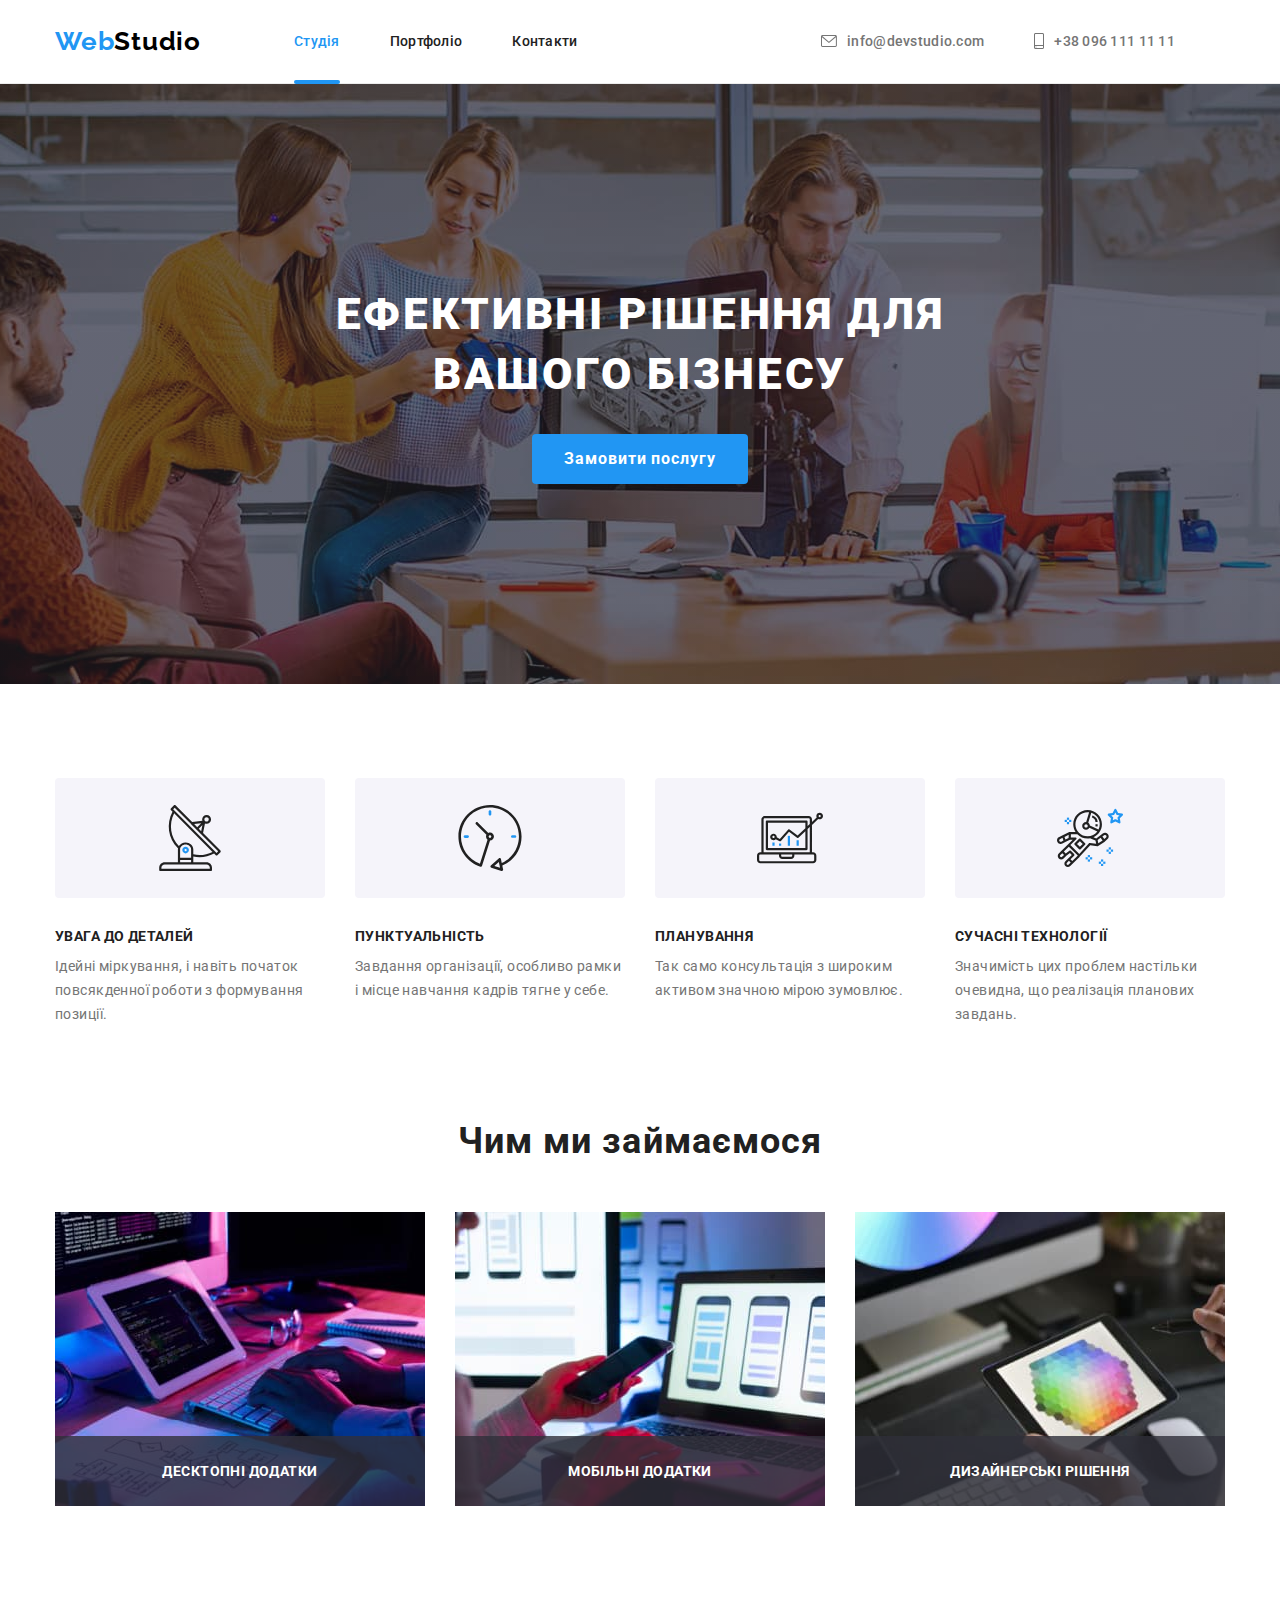
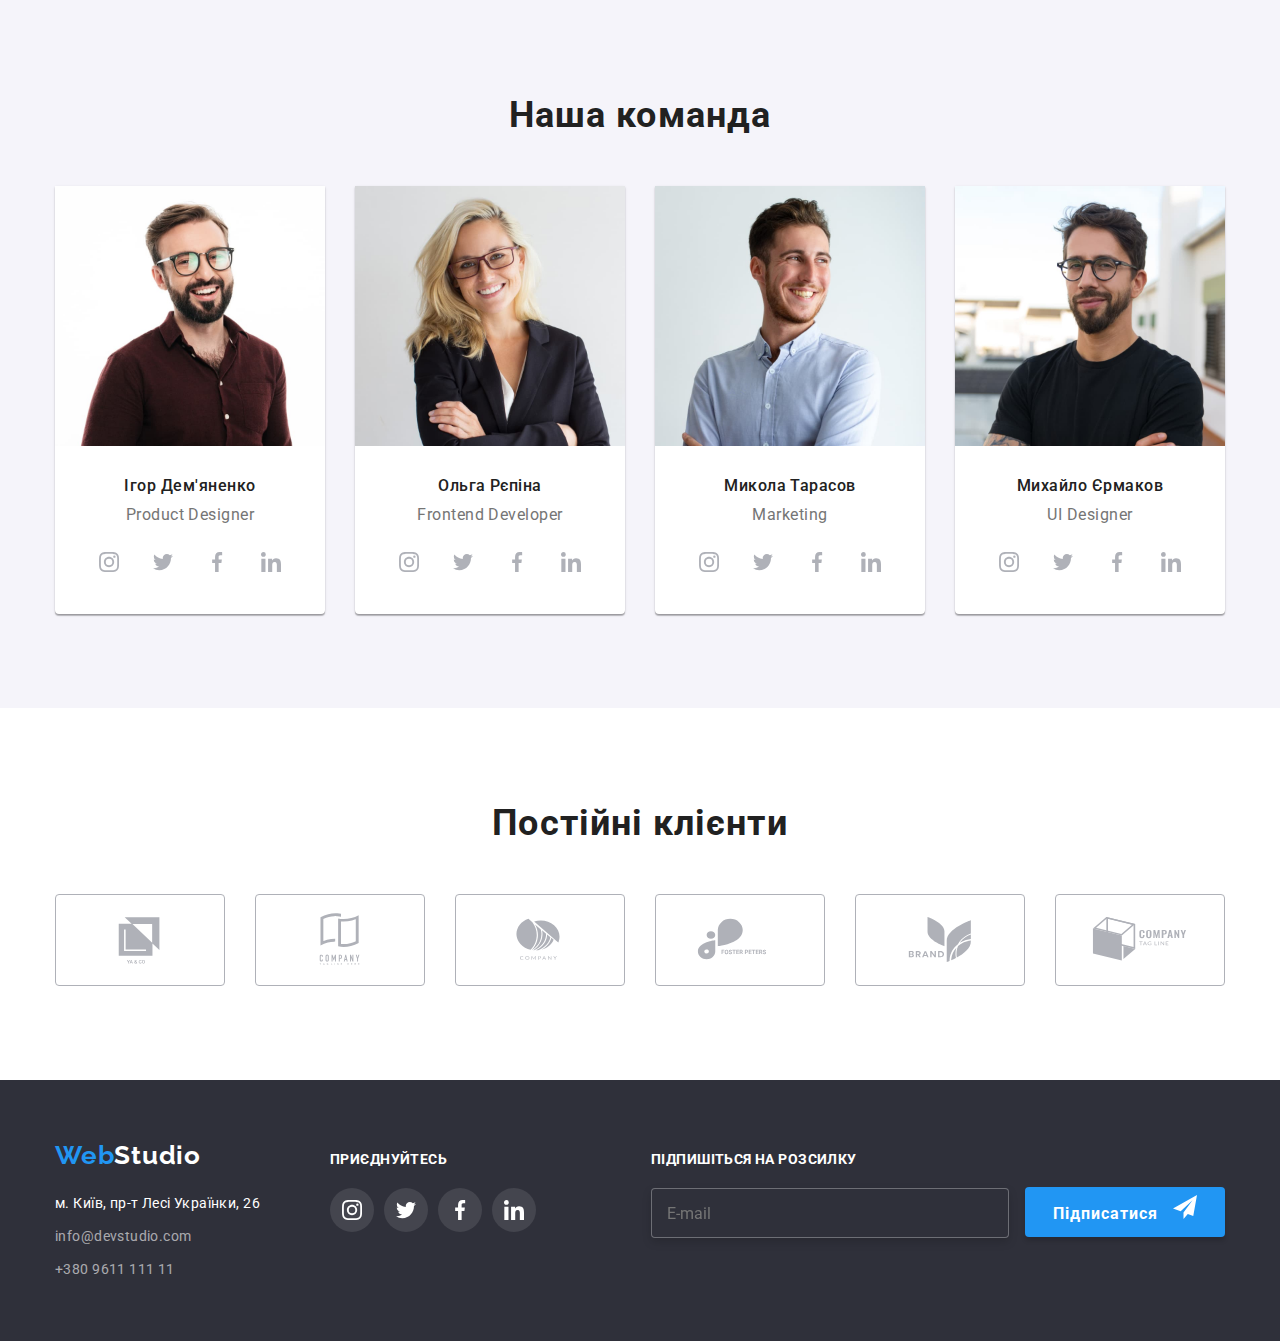
==== index.html @ e2be692b "6" ====
<!DOCTYPE html>
<html lang="uk">

<head>
  <meta charset="UTF-8" />
  <meta http-equiv="X-UA-Compatible" content="IE=edge" />
  <meta name="viewport" content="width=device-width, initial-scale=1.0" />
  <title>Web Studio</title>
  <link rel="preconnect" href="https://fonts.googleapis.com">
  <link rel="preconnect" href="https://fonts.gstatic.com" crossorigin>
  <link href="https://fonts.googleapis.com/css2?family=Raleway:wght@700&family=Roboto:wght@400;500;700;900&display=swap"
    rel="stylesheet">
  <link rel="stylesheet" href="https://cdnjs.cloudflare.com/ajax/libs/modern-normalize/1.1.0/modern-normalize.min.css">
  <link rel="stylesheet" href="./css/styles.css">
</head>

<body>
  <header class="header-studio">
    <div class="header-container container">
      <nav class="header-nav">
        <a href="./index.html" class="logo link">
          <span class="first-part">Web</span><span class="last-part">Studio</span>
        </a>
        <ul class="nav-list list">
          <li class="header-nav-item">
            <a href="./index.html" class="header-nav-link current link">Студія</a>
          </li>
          <li class="header-nav-item">
            <a href="./portfolio.html" class="header-nav-link link">Портфоліо</a>
          </li>
          <li class="header-nav-item">
            <a href="./index.html" class="header-nav-link link">Контакти</a>
          </li>
        </ul>
      </nav>
      <ul class="contact-list list">
        <li>
          <a class="header-mail-link" 
          href="mailto:info@devstudio.com">
          <svg class="icon-mail" width="16" height="12">
            <use href="./images/icons.svg#icon-envelope"></use>
          </svg>
          info@devstudio.com
          </a>
        </li>
        <li>
          <a class="header-tel-link" 
          href="tel:+380961111111">
          <svg class="icon-tel" width="10" height="16">
            <use href="./images/icons.svg#icon-smartphone"></use>
          </svg>
          +38 096 111 11 11
          </a>
        </li>
      </ul>
    </div>

  </header>
  <main>
    <section class="order-service">
      <div class="container">
        <h1 class="main-title">Ефективні рішення для вашого бізнесу</h1>
        <button type="button" class="button" data-modal-open>
          Замовити послугу</button>
      </div>
    </section>

    <section class="points">
      <div class="container">
        <h2 class="visually-hidden">Наші особливості</h2>
        <ul class="main-list list">
          <li class="points-list">
           <div class="features">
            <svg class="our-features" width="66" height="70">
              <use href="./images/icons.svg#icon-antenna-1"></use>
            </svg>
           </div>
            <h3 class="main-item">увага до деталей</h3>
            <p class="menu-paragraph">Ідейні міркування, і навіть початок повсякденної роботи з формування
              позиції.</p>
          </li>
          <li class="points-list">
            <div class="features">
              <svg class="our-features" width="66" height="70">
                <use href="./images/icons.svg#icon-clock-1"></use>
              </svg>
            </div>
            <h3 class="main-item">пунктуальність</h3>
            <p class="menu-paragraph">Завдання організації, особливо рамки і місце навчання кадрів тягне у
              себе.</p>
          </li>
          <li class="points-list">
           <div class="features">
            <svg class="our-features" width="66" height="70">
              <use href="./images/icons.svg#icon-diagram-1"></use>
            </svg>
           </div>
            <h3 class="main-item">планування</h3>
            <p class="menu-paragraph">Так само консультація з широким активом значною мірою зумовлює.</p>
          </li>
          <li class="points-list">
           <div class="features">
            <svg class="our-features" width="66" height="70">
              <use href="./images/icons.svg#icon-astronaut-1"></use>
            </svg>
           </div>
            <h3 class="main-item">сучасні технології</h3>
            <p class="menu-paragraph">Значимість цих проблем настільки очевидна, що реалізація планових
              завдань.</p>
          </li>
        </ul>
      </div>
    </section>

    <section class="work">
      <div class="container">
        <h2 class="work-list">Чим ми займаємося</h2>
        <ul class="photo-work list">
          <li class="photo-list"><img src="./images/work3.jpg" alt="Робота 1" width="370" height="294">
          <div class="overlay-box">
            <p class="overlay-text">Десктопні додатки</p>
          </div>
          </li>
          <li class="photo-list"><img src="./images/work1.jpg" alt="Робота 2" width="370" height="294">
          <div class="overlay-box">
            <p class="overlay-text">Мобільні додатки</p>
          </div>
          </li>
          <li class="photo-list"><img src="./images/work2.jpg" alt="Робота 3" width="370" height="294">
          <div class="overlay-box">
            <p class="overlay-text">Дизайнерські рішення</p>
          </div>
          </li>
        </ul>
      </div>
    </section>

    <section class="team">
      <div class="container">
        <h2 class="work-team">Наша команда</h2>
        <ul class="team-list list">
          <li class="list-name">
            <img src="./images/igor.jpg" alt="Ігор Дем'яненко" width="270" />
            <div class="team-card">
              <h3 class="team-name">Ігор Дем'яненко</h3>
              <p class="position">Product Designer</p>
              <ul class="socials list">
                <li class="socials-item">
                  <a class="socials-link link" href="https://www.instagram.com/" aria-label="Instagram icon"
                    target="_blank" rel="nofollow noopener noreferrer">
                    <svg class="socials-icon" width="20" height="20">
                      <use href="./images/icons.svg#icon-instagram-2"></use>
                    </svg>
                  </a>
                </li>
                <li class="socials-item">
                  <a class="socials-link link" href="https://twitter.com/" aria-label="Twitter icon" target="_blank"
                    rel="nofollow noopener noreferrer">
                    <svg class="socials-icon" width="20" height="20">
                      <use href="./images/icons.svg#icon-twitter-1"></use>
                    </svg>
                  </a>
                </li>
                <li class="socials-item">
                  <a class="socials-link link" href="https://facebook.com" aria-label="Facebook icon" target="_blank"
                    rel="nofollow noopener noreferrer">
                    <svg class="socials-icon" width="20" height="20">
                      <use href="./images/icons.svg#icon-facebook-1"></use>
                    </svg>
                  </a>
                </li>
                <li class="socials-item">
                  <a class="socials-link link" href="https://linkedin.com" aria-label="Linkedin icon" target="_blank"
                    rel="nofollow noopener noreferrer">
                    <svg class="socials-icon" width="20" height="20">
                      <use href="./images/icons.svg#icon-linkedin-1"></use>
                    </svg>
                  </a>
                </li>
              </ul>
            </div>
          </li>
          <li class="list-name">
            <img src="./images/olga.jpg" alt="Ольга Рєпіна" width="270" />
            <div class="team-card">
              <h3 class="team-name">Ольга Рєпіна</h3>
              <p class="position">Frontend Developer</p>
              <ul class="socials list">
                <li class="socials-item">
                  <a class="socials-link link" href="https://www.instagram.com/" aria-label="Instagram icon"
                    target="_blank" rel="nofollow noopener noreferrer">
                    <svg class="socials-icon" width="20" height="20">
                      <use href="./images/icons.svg#icon-instagram-2"></use>
                    </svg>
                  </a>
                </li>
                <li class="socials-item">
                  <a class="socials-link link" href="https://twitter.com/" aria-label="Twitter icon" target="_blank"
                    rel="nofollow noopener noreferrer">
                    <svg class="socials-icon" width="20" height="20">
                      <use href="./images/icons.svg#icon-twitter-1"></use>
                    </svg>
                  </a>
                </li>
                <li class="socials-item">
                  <a class="socials-link link" href="https://facebook.com" aria-label="Facebook icon" target="_blank"
                    rel="nofollow noopener noreferrer">
                    <svg class="socials-icon" width="20" height="20">
                      <use href="./images/icons.svg#icon-facebook-1"></use>
                    </svg>
                  </a>
                </li>
                <li class="socials-item">
                  <a class="socials-link link" href="https://linkedin.com" aria-label="Linkedin icon" target="_blank"
                    rel="nofollow noopener noreferrer">
                    <svg class="socials-icon" width="20" height="20">
                      <use href="./images/icons.svg#icon-linkedin-1"></use>
                    </svg>
                  </a>
                </li>
              </ul>
            </div>
          </li>
          <li class="list-name">
            <img src="./images/mukola.jpg" alt="Микола Тарасов" width="270" />
            <div class="team-card">
              <h3 class="team-name">Микола Тарасов</h3>
              <p class="position">Marketing</p>
              <ul class="socials list">
                <li class="socials-item">
                  <a class="socials-link link" href="https://www.instagram.com/" aria-label="Instagram icon"
                    target="_blank" rel="nofollow noopener noreferrer">
                    <svg class="socials-icon" width="20" height="20">
                      <use href="./images/icons.svg#icon-instagram-2"></use>
                    </svg>
                  </a>
                </li>
                <li class="socials-item">
                  <a class="socials-link link" href="https://twitter.com/" aria-label="Twitter icon" target="_blank"
                    rel="nofollow noopener noreferrer">
                    <svg class="socials-icon" width="20" height="20">
                      <use href="./images/icons.svg#icon-twitter-1"></use>
                    </svg>
                  </a>
                </li>
                <li class="socials-item">
                  <a class="socials-link link" href="https://facebook.com" aria-label="Facebook icon" target="_blank"
                    rel="nofollow noopener noreferrer">
                    <svg class="socials-icon" width="20" height="20">
                      <use href="./images/icons.svg#icon-facebook-1"></use>
                    </svg>
                  </a>
                </li>
                <li class="socials-item">
                  <a class="socials-link link" href="https://linkedin.com" aria-label="Linkedin icon" target="_blank"
                    rel="nofollow noopener noreferrer">
                    <svg class="socials-icon" width="20" height="20">
                      <use href="./images/icons.svg#icon-linkedin-1"></use>
                    </svg>
                  </a>
                </li>
              </ul>
            </div>
          </li>
          <li class="list-name">
            <img src="./images/mihaylo.jpg" alt="Михайло Єрмаков" width="270" />
            <div class="team-card">
              <h3 class="team-name">Михайло Єрмаков</h3>
              <p class="position">UI Designer</p>
              <ul class="socials list">
                <li class="socials-item">
                  <a class="socials-link link" href="https://www.instagram.com/" aria-label="Instagram icon"
                    target="_blank" rel="nofollow noopener noreferrer">
                    <svg class="socials-icon" width="20" height="20">
                      <use href="./images/icons.svg#icon-instagram-2"></use>
                    </svg>
                  </a>
                </li>
                <li class="socials-item">
                  <a class="socials-link link" href="https://twitter.com/" aria-label="Twitter icon" target="_blank"
                    rel="nofollow noopener noreferrer">
                    <svg class="socials-icon" width="20" height="20">
                      <use href="./images/icons.svg#icon-twitter-1"></use>
                    </svg>
                  </a>
                </li>
                <li class="socials-item">
                  <a class="socials-link link" href="https://facebook.com" aria-label="Facebook icon" target="_blank"
                    rel="nofollow noopener noreferrer">
                    <svg class="socials-icon" width="20" height="20">
                      <use href="./images/icons.svg#icon-facebook-1"></use>
                    </svg>
                  </a>
                </li>
                <li class="socials-item">
                  <a class="socials-link link" href="https://linkedin.com" aria-label="Linkedin icon" target="_blank"
                    rel="nofollow noopener noreferrer">
                    <svg class="socials-icon" width="20" height="20">
                      <use href="./images/icons.svg#icon-linkedin-1"></use>
                    </svg>
                  </a>
                </li>
              </ul>
            </div>
          </li>
        </ul>
      </div>
    </section>

    <section class="client-section">
      <div class="container">
        <h2 class="client">Постійні клієнти</h2>
        <ul class="list-client list">
          <li class="list-company">
            <a class="company-link" href="./">
              <svg class="company-icon" width="106" height="60">
                <use href="./images/icons.svg#icon-Logo-1"></use>
              </svg>
            </a>
          </li>
          <li class="list-company">
            <a class="company-link" href="./">
              <svg class="company-icon" width="106" height="60">
                <use href="./images/icons.svg#icon-Logo"></use>
              </svg>
            </a>
          </li>
          <li class="list-company">
            <a class="company-link" href="./">
              <svg class="company-icon" width="106" height="60">
                <use href="./images/icons.svg#icon-Logo-2"></use>
              </svg>
            </a>
          </li>
          <li class="list-company">
            <a class="company-link" href="./">
              <svg class="company-icon" width="106" height="60">
                <use href="./images/icons.svg#icon-Logo-3"></use>
              </svg>
            </a>
          </li>
          <li class="list-company">
            <a class="company-link" href="./">
              <svg class="company-icon" width="106" height="60">
                <use href="./images/icons.svg#icon-Logo-4"></use>
              </svg>
            </a>
          </li>
          <li class="list-company">
            <a class="company-link" href="./">
              <svg class="company-icon" width="106" height="60">
                <use href="./images/icons.svg#icon-Logo-5"></use>
              </svg>
            </a>
          </li>
        </ul>
      </div>
    </section>
  </main>

  <footer class="footer">
    <div class="container">
      <div>
        <a href="./index.html" class=" logo logo-footer link">
          <span class="first-part">Web</span><span class="last-part-last">Studio</span>
        </a>
        <address class="contact">
          <ul class="list">
            <li class="adress-list list">
              <a href="https://goo.gl/maps/AjAqhM7HjS5NjPd68" target="_blank" rel="noopener noreferrer nofollow"
                class="adress link">м. Київ, пр-т Лесі Українки, 26</a>
            </li>
            <li class="adress-mail list">
              <a href="mailto:info@devstudio.com" class="footer-contact link">info@devstudio.com</a>
            </li>
            <li class="adress-tel list">
              <a href="tel:+380961111111" class="footer-contact link">+380 9611 111 11</a>
            </li>
          </ul>
        </address>
      </div>
      <div class="footer-container">
        <b class="footer-join">приєднуйтесь</b>
      <ul class="socials-footer-icon list">
        <li class="socials-footer">
          <a class="footer-icon link" 
          href="https://www.instagram.com/" 
          aria-label="Instagram icon"
            target="_blank" 
            rel="nofollow noopener noreferrer">
            <svg class="icon" width="20" height="20">
              <use href="./images/icons.svg#icon-instagram-2"></use>
            </svg>
          </a>
        </li>
        <li class="socials-footer">
          <a class="footer-icon link" href="https://www.instagram.com/" aria-label="Instagram icon"
            target="_blank" rel="nofollow noopener noreferrer">
            <svg class="icon" width="20" height="20">
              <use href="./images/icons.svg#icon-twitter-1"></use>
            </svg>
          </a>
        </li>
        <li class="socials-footer">
          <a class="footer-icon link" href="https://www.instagram.com/" aria-label="Instagram icon"
            target="_blank" rel="nofollow noopener noreferrer">
            <svg class="icon" width="20" height="20">
              <use href="./images/icons.svg#icon-facebook-1"></use>
            </svg>
          </a>
        </li>
        <li class="socials-footer">
          <a class="footer-icon link" href="https://www.instagram.com/" aria-label="Instagram icon"
            target="_blank" rel="nofollow noopener noreferrer">
            <svg class="icon" width="20" height="20">
              <use href="./images/icons.svg#icon-linkedin-1"></use>
            </svg>
          </a>
        </li>
      </ul>
      </div>
      <form class="footer-form">
        <p class="title-sing">Підпишіться на розсилку</p>
        <label class="footer-label">
      <input type="email" 
        name="email"  
        placeholder="E-mail" class="input-footer">
        </label>
          <button type="submit" class="button-sing-up">
            Підписатися
            <svg class="icon-send" width="24" height="24">
              <use href="./images/icons.svg#icon-send"></use>
            </svg>
          </button>
      </form>
    </footer>

    <div class="backdrop is-hidden" data-modal>
      <div class="modal">
      <button class="close-button" type="button" data-modal-close>
        <svg class="socials-icon" width="11" height="11">
          <use href="./images/icons.svg#icon-vector"></use>
        </svg>
      </button>
      <p class="title-modal">Залиште свої дані, ми вам передзвонимо</p>
      <form class="modal-form">
        <div class="form-group">
         <label class="label">
          <span class="form-label">Ім'я</span>
            <input type="text" name="user" class="input">
             <svg class="modal-icon" width="12" height="12">
              <use href="./images/icons.svg#icon-user"></use>
            </svg>
            </label>

            <label class="label">
            <span class="form-label">Телефон</span>
            <input type="tel" name="tel" class="input">
            <svg class="modal-icon" width="13" height="13">
            <use href="./images/icons.svg#icon-tel"></use>
            </svg>
            </label>

            <label class="label">
              <span class="form-label">Пошта</span>
            <input type="email" name="email" class="input">
            <svg class="modal-icon" width="15" height="12">
            <use href="./images/icons.svg#icon-mail"></use>
            </svg>
            
          </label>

        <label for="comment" class="label-comment"></label> 
        <span class="form-label">Коментар</span>
        <textarea name="comment" id="comment"  placeholder="Введіть текст" class="texteria"></textarea>
       
      </div>
      
        <label class="label-services">
          <input 
          class="checkbox-input visually-hidden " 
          type="checkbox" 
          name="agreement-chekbox" 
          checked 
          />
          <svg class="form-checkbox-icon" width="16" height="15">
            <use class="uncheked" href="./images/icons.svg#icon-unchecked"></use>
            <use class="checked" href="./images/icons.svg#icon-checked"></use>
           </svg>
          <span class="form-agreement-text">
            Погоджуюся з розсилкою та приймаю   
            <a class="contract" href="./index.html">Умови договору</a>
          </span>
        </label>
      
        <button type="submit" class="button-modal">Відправити</button>
      
        </form>
      </div>
    </div>

  <script src="./js/header-scroll.js"></script>
  <script src="./js/modal.js"></script>
</body>

</html>
---- css/styles.css ----
/* GENERAL */
:root {
    --accent-color:#2196F3;
    --main-color:#757575;
    --name-color:#212121;
    --background-color:#C4C4C4;
    --logo-color:#000000;
    --active-color:#188CE8;
    --text-color:#FFFFFF;
    --section-color:#F5F4FA;
    --footer-color:#2F303A;
}
body{
    font-family: 'Roboto', sans-serif;
    color:var(--text-color)
}
.link{
    text-decoration: none;
}
.list{
    list-style: none;
    padding: 0;
    margin: 0;
    
}
/* reset styles */
h1,h2,h3,h4,h5,h6,p{
    margin: 0;
}
.container{
    width: 1200px;
    padding-left: 15px;
    padding-right: 15px;
    margin-left: auto;
    margin-right: auto;
    /* outline: 2px solid tomato; */
    /* background-color: tomato; */
}
img{display: block;}

/* HEADER */
.header-studio{
   border-bottom: 1px solid #ECECEC;

}
.header-container{
    display: flex;
    align-items: center;
}

.header-nav{
    display: flex;
    align-items: center;
}
.logo{
font-family: 'Raleway';
font-weight: 700;
font-size: 26px;
line-height:calc(31 / 26);
letter-spacing: 0.03em;
color:var(--logo-color);
}
.first-part{
color:var(--accent-color);
}

.nav-list{
    display: flex;
}
.contact-list{
    display: flex;
    margin-right: 50px;
    justify-content: flex-end;
    margin-left: auto;


}
.header-nav-item:not(:last-child) {
    margin-right: 50px;   
}
.header-nav-item:nth-child(1){
margin-left: 93px;
}

.header-nav-link{
position: relative;
font-weight: 500;
font-size: 14px;
line-height: calc(16 / 12);
letter-spacing: 0.02em;
color:var(--name-color);
padding-top: 32px;
padding-bottom: 32px;
display: inline-block;

transition-property: color;
transition-duration: 250ms;
transition-timing-function: cubic-bezier(0.4, 0, 0.2, 1);
}

.header-nav-link:hover,
.header-nav-link:focus {
    color:var(--accent-color);
}
.header-tel-link,
.header-mail-link{
display: flex;
align-items: center;
font-weight: 500;
font-size: 14px;
line-height:calc(16 / 14);
letter-spacing: 0.02em;
color:var(--main-color);
text-decoration: none;
padding-top: 32px;
padding-bottom: 32px;


transition-property: color;
transition-duration: 250ms;
transition-timing-function: cubic-bezier(0.4, 0, 0.2, 1);
}
.header-mail-link{
    margin-right: 50px;
}
.header-mail-link:hover,
.header-mail-link:focus{
    color:var(--accent-color);
}
.header-tel-link:hover,
.header-tel-link:focus{
    color:var(--accent-color);
}

.icon-tel, .icon-mail{
   margin-right: 10px;
   fill:currentColor;
}

.header-nav-link.current::after{
    content: '';
    display: block;
    width: 100%;
    height: 4px;
    border-radius: 2px;
    position: absolute;
    bottom: -1px;
    left: 0;
    background: #2196F3;
   }
   .header-nav-link.current{
    color: rgba(33, 150, 243, 1);
   }


/* ORDER A SERVICE */
.order-service{
    max-width: 1600px;
    margin: 0 auto;
    background:var(--background-color);
    background-image: linear-gradient(to right,
    rgba(47, 48, 58, 0.4),
    rgba(47, 48, 58, 0.4)),
    url(../images/background.jpg);

    background-size: cover;
    background-position: center;
    text-align: center;
    padding-top: 200px;
    padding-bottom: 200px;  
}



.main-title{
width: 696px;
font-weight: 900;
font-size: 44px;
line-height:calc(60 / 44);
letter-spacing: 0.06em;
text-transform: uppercase;
color:var(--text-color);
margin: 0 auto;

}

.button{
display:block;
border: none;
align-items: center;
font-weight: 700;
font-size: 16px;
line-height:calc(30 / 16);
min-width: 216px;
border-radius: 4px;
letter-spacing: 0.06em;
color:var(--text-color);
background:var(--accent-color);
cursor:pointer;
font-family: 'Roboto';
padding: 10px 32px;
margin: 30px auto 0;

transition-property: background-color;
transition-duration: 250ms;
transition-timing-function: cubic-bezier(0.4, 0, 0.2, 1);

}
.button:focus{
background: var(--active-color);
}
.button:hover{
background: var(--active-color);
}

.visually-hidden{
position: absolute;
white-space: nowrap;
width: 1px;
height: 1px;
overflow: hidden;
border: 0;
padding: 0;
clip: rect(0 0 0 0);
clip-path: inset(50%);
margin: -1px;
}
.points-list:not(:last-child){
    margin-right: 30px;
}
.points-list{
    flex-basis: 270px;
}
.features{
    display: flex;
    align-items: center;
    justify-content: center;
   width: 270px;
   height: 120px;
   background: #F5F4FA;
border-radius: 4px;
margin-bottom: 30px;
}

.main-item{
font-weight: 700;
font-size: 14px;
line-height:calc(16 / 14);
letter-spacing: 0.03em;
text-transform: uppercase;
color:var(--name-color);
margin-bottom: 10px;
}
.menu-paragraph{
font-weight: 400;
font-size: 14px;
line-height:calc(24 / 14);
letter-spacing: 0.03em;
color:var(--main-color);
}
/* WORK */
.work{
    padding-bottom: 94px;
}
.points{
    padding-top: 94px;
    padding-bottom: 94px;
}
.main-list{
    display: flex;

}
.team{
    padding-top: 94px;
    padding-bottom: 94px;
background:var(--section-color)
}
.team-card{
    padding-top: 30px;
    padding-bottom: 30px;
}
.list-name{
background:var(--text-color);
box-shadow: 0px 1px 3px
rgba(0, 0, 0, 0.12), 0px 1px 1px
rgba(0, 0, 0, 0.14), 0px 2px 1px
rgba(0, 0, 0, 0.2);
border-radius: 0px 0px 4px 4px;
text-align: center;
letter-spacing: 0.03em;
}
.list-name:not(:last-child){
    margin-right: 30px;
}
.work-list{
font-weight: 700;
font-size: 36px;
line-height:calc(42 / 36);
text-align: center;
letter-spacing: 0.03em;
color:var(--name-color);
margin-bottom: 50px;
}
.photo-work{
display: flex;
}
.photo-list:not(:last-child){
    margin-right: 30px;
}
.photo-list{
    position: relative;
}
   
.work-team{
font-weight: 700;
font-size: 36px;
line-height:calc(42 / 36);
text-align: center;
letter-spacing: 0.03em;
color:var(--name-color);
margin-bottom: 50px;
}
.team-list{
    display: flex;

}
.team-name{
font-weight: 500;
font-size: 16px;
line-height:calc(19 / 16);
/* text-align: center; */
letter-spacing: 0.03em;
color:var(--name-color);
}

.socials{
   display: flex;
  justify-content: center;
  gap: 10px;
  margin-top: 16px;
}

.socials-link {
    display: flex;
    align-items: center;
    justify-content: center;
  
    width: 44px;
    height: 44px;
    color: #AFB1B8;;
    background-color: #fff;
    border-radius: 50%;

    
transition-property: color,background;
transition-duration: 250ms;
transition-timing-function: cubic-bezier(0.4, 0, 0.2, 1);
  }

.socials-link:hover,
.socials-link:focus {
  color:  #FFFFFF;
  background-color:#2196F3;
}

.socials-icon {
  fill: currentColor;
  transition-property: color,background;
transition-duration: 250ms;
transition-timing-function: cubic-bezier(0.4, 0, 0.2, 1);
}

.close-button:hover{
    color: #2196F3;
}

.position{
font-weight: 400;
font-size: 16px;
line-height:calc(19 / 16);
/* text-align: center; */
letter-spacing: 0.03em;
color:var(--main-color);
margin-top: 10px;
}

.overlay-box{
    display: flex;
position: absolute;
background: rgba(47, 48, 58, 0.8);
bottom: 0;
width: 100%;
height: 70px;
justify-content: center;
align-items: center;
}
.overlay-text{
font-weight: 700;
font-size: 14px;
line-height:calc(16 / 14);
text-align: center;
letter-spacing: 0.03em;
text-transform: uppercase;
}
/* Client */
.client-section{
    padding-top: 94px;
    padding-bottom: 94px;
}
.client{
font-weight: 700;
font-size: 36px;
line-height:calc(42 / 36);
text-align: center;
letter-spacing: 0.03em;
color:var(--name-color);
margin-bottom: 50px;

}
.list-client{
    display: flex;
    justify-content: center;
    gap: 30px;
}
.company-link{
    display: flex;
    align-items: center;
    justify-content: center;
  
    width: 170px;
    height: 92px;
    color: #AFB1B8;
    border: 1px solid #AFB1B8;
    border-radius: 4px;

    
transition-property: color,border;
transition-duration: 250ms;
transition-timing-function: cubic-bezier(0.4, 0, 0.2, 1);
}

.company-icon{
    fill: currentColor;
}

.company-link:hover,
.company-link:focus {
    color:#2196F3;
    border: 1px solid #2196F3;
}

/* FOOTER */
.footer{
    padding-top: 60px;
    padding-bottom: 60px;
background:var(--footer-color);
}

.first-part,.last-part-last{
font-family: 'Raleway';
}

.last-part-last{
color:var(--text-color)
}

.footer .container{
display: flex;
align-items: baseline;
}

.footer-container{
width: 206px;
height: 80px;
margin-right: auto;
margin-left: 70px;
}

.contact{
font-style: normal;
}

.logo-footer{
display: inline-block;
font-family: 'Raleway';
font-weight: 700;
font-size: 26px;
line-height:calc(31 / 26);
letter-spacing: 0.03em;
color:var(--logo-color);
/* margin-top: 60px; */
margin-bottom: 20px;
}


.adress {
font-weight: 400;
font-size: 14px;
line-height:calc(24 / 14);
letter-spacing: 0.03em;
color:var(--text-color);
font-style: normal;
}

.adress-mail{
    margin-bottom: 9px;
    margin-top: 9px;
}
.footer-contact{
font-weight: 400;
font-size: 14px;
line-height:calc(24 / 14);
letter-spacing: 0.03em;
color: rgba(255, 255, 255, 0.6);
}

.footer-join{
justify-content: center;
font-weight: 700;
font-size: 14px;
line-height:calc(16 / 14);
letter-spacing: 0.03em;
text-transform: uppercase;
color: #FFFFFF;

}

.socials-footer-icon{
    display: flex;
    align-items: center;
    margin-top: 20px;
    gap: 10px;
}


.socials-footer{
display: flex;
align-items: center;
justify-content: center;
width: 44px;
height: 44px;
color:#FFFFFF;
background: rgba(255, 255, 255, 0.1);
border-radius: 50%;

transition-property: background #2196F3;
transition-duration: 250ms;
transition-timing-function: cubic-bezier(0.4, 0, 0.2, 1);
}
.footer-icon{
display: flex;
align-items: center;
justify-content: center;
width: 100%;
height: 100%;
color:#ffffff;
border-radius: 50%;
}
.icon{
fill: currentColor;
}

.footer-icon:focus{
background: #2196F3;
}
.socials-footer:hover{
background: #2196F3;    
}


.title-sing{

margin-bottom: 20px;
font-weight: 700;
font-size: 14px;
line-height: 16px;
letter-spacing: 0.03em;
text-transform: uppercase;

color: #FFFFFF;

}



.button-sing-up{
/* display: flex; */
font-weight: 700;
font-size: 16px;
line-height: 30px;
color: #FFFFFF;
width: 200px;
height: 50px;
border: 0;
align-items: center;
text-align: center;
justify-content: center;
letter-spacing: 0.06em;
background: #2196F3;
box-shadow: 0px 4px 4px rgba(0, 0, 0, 0.15);
border-radius: 4px;
margin-left: 12px;

}
.input-footer{
width: 358px;
height: 50px;
background: #2F303A;
padding-left: 15px;

border: 1px solid rgba(255, 255, 255, 0.3);
filter: drop-shadow(0px 4px 4px rgba(0, 0, 0, 0.15));
 border-radius: 4px;
}

.icon-send{
    margin-left: 10px;
    align-items: center;
    justify-content: center;
  
}




/* Portfolio */
/* Button */
.header-portfolio{
border-bottom: 1px solid #ECECEC;;
}
.portfolio-section{
    padding-top: 94px;
    padding-bottom: 94px;
}
.portfolio-photo{
    display: flex;
    flex-wrap: wrap;
}
.portfolio:hover{
    box-shadow: 0px 1px 1px rgba(0, 0, 0, 0.12), 
    0px 4px 4px rgba(0, 0, 0, 0.06), 
    1px 4px 6px rgba(0, 0, 0, 0.16);
}
   .portfolio:hover .overlay-text-portfolio{
    transform: translateY(0);
    opacity: 1;
   }

.portfolio{
    border: none;
    margin-right: 30px;
    margin-bottom: 30px;

transition-property: box-shadow;
transition-duration: 250ms;
transition-timing-function: cubic-bezier(0.4, 0, 0.2, 1);

    
}

.portfolio:nth-child(3n){
    margin-right: 0;
}
.portfolio:nth-last-child(-n + 3){
    margin-bottom: 0;
}
.button-list{
    display: flex;
    justify-content: center;
    margin-bottom: 50px;
}

.list-button{
display: inline-block;
}

.main-button:hover{
    box-shadow: 0px 3px 1px rgba(0, 0, 0, 0.1),
     0px 1px 2px rgba(0, 0, 0, 0.08), 
    0px 2px 2px rgba(0, 0, 0, 0.12);

}

.main-button:focus{
    box-shadow: 0px 3px 1px rgba(0, 0, 0, 0.1), 
    0px 1px 2px rgba(0, 0, 0, 0.08), 
    0px 2px 2px rgba(0, 0, 0, 0.12);
}

.list-button:not(:last-child){
    margin-right: 8px;
}
 .main-button{ 
border: none;
font-weight: 500;
font-size: 16px;
line-height:calc(26 / 16);
text-align: center;
letter-spacing: 0.03em;
color:var(--name-color);
background:var(--section-color);
border-radius: 4px;
cursor:pointer;
font-family: 'Roboto';
text-align: center;
letter-spacing: 0.03em;
padding: 6px 22px;

transition-property: background,color,box-shadow;
transition-duration: 250ms;
transition-timing-function: cubic-bezier(0.4, 0, 0.2, 1);
}
.main-button:hover{
background:var(--accent-color);
color:var(--text-color);
}

.main-button:focus{
    background:var(--accent-color);
    color:var(--text-color);
}

.portfolio-card{
    border-bottom: 1px solid #EEEEEE;
    border-right: 1px solid #EEEEEE;
    border-left: 1px solid #EEEEEE;
    padding-left: 24px;
    padding-right: 24px;
    padding-top: 20px;
    padding-bottom: 20px;
}
.portfolio-list{
font-weight: 700;
font-size: 18px;
line-height:calc(36 / 18);
letter-spacing: 0.06em;
color:var(--name-color);
margin-bottom: 4px;
}
.text{
font-weight: 400;
font-size: 16px;
line-height:calc(30 / 16);
letter-spacing: 0.03em;
color:var(--main-color);
}
.overlay-portfolio{
    position: relative;
    overflow: hidden;
}
.overlay-text-portfolio{
    display: flex;
    position: absolute;
    width: 100%;
    height: 100%;
    align-items: center;
    top: 0;
    left: 0;
    background: rgba(33, 150, 243, 0.9);
    transform: translateY(101%);
    transition: transform 250ms;
}
.portfolio-text{
font-weight: 400;
font-size: 18px;
line-height:calc(28 / 18);
letter-spacing: 0.03em;
color: #FFFFFF;
padding-left: 24px;
padding-right: 24px;
}


/* Modal */

.backdrop{
position: fixed;
top: 0;
left: 0;
width: 100%;
height: 100%;
background: rgba(0, 0, 0, 0.2);
opacity: 1;
visibility: visible;
pointer-events: initial;

transition: opacity 200ms linear, visibility 200ms linear;
}

.backdrop.is-hidden{
opacity: 0;
visibility: hidden;
pointer-events: none;
}

.modal{
position: absolute;
top: 50%;
left: 50%;
transform: translate(-50%, -50%);
width: 528px;
max-height: 581px;
padding: 40px;
    
background: #FFFFFF;
box-shadow: 0px 1px 3px rgba(0, 0, 0, 0.12), 
0px 1px 1px rgba(0, 0, 0, 0.14), 
0px 2px 1px rgba(0, 0, 0, 0.2);
border-radius: 4px;

transition: transform 200ms ease-in-out 200ms;
}

.backdrop.is-hidden .modal{
    transform: translate(-50%, -40%);  
}

.close-button{
position: absolute;
top: 8px;
right: 5px;

display: flex;
align-items: center;
justify-content: center;
width: 30px;
height: 30px;
padding: 0;
cursor: pointer;

background: #FFFFFF;
border-radius: 50%;
border: 1px solid rgba(0, 0, 0, 0.1);
}

.title-modal{
font-weight: 700;
font-size: 20px;
line-height:calc(23 / 20);
text-align: center;
letter-spacing: 0.03em;
color: #212121;
margin-bottom: 12px;
}
.form-group{
    display: block;
    position: relative;
}





.input:focus{
    border: 1px solid #2196F3;
    border-radius: 4px;
}

.label{
 position: relative;
 display: inline-block;
margin-bottom: 10px;
transition-duration: 250ms;
transition-timing-function: cubic-bezier(0.4, 0, 0.2, 1); 
    }
    
    
.label:focus-within .modal-icon,
.label:focus {
fill: #2196F3;
border-color:  #2196F3;
 }

.form-label{
font-weight: 400;
font-size: 12px;
line-height:calc(14 / 12);
letter-spacing: 0.01em;
color: #757575;
margin-bottom: 4px;
        
        }
.input{
position: relative;
width: 448px;
height: 40px;
 padding-left: 42px;
align-items: center;
outline: none;
transition-duration: 250ms;
transition-timing-function: cubic-bezier(0.4, 0, 0.2, 1);   
border: 1px solid rgba(33, 33, 33, 0.2);
border-radius: 4px; 
        }
.modal-icon{
display: block;
position: absolute;
top:65%;
left: 15px;
transform: translateY(-50%);
transition-duration: 250ms;
transition-timing-function: cubic-bezier(0.4, 0, 0.2, 1); 
}



.button-modal{
/* display: block; */
min-width: 200px;
height: 50px;
font-weight: 700;
font-size: 16px;
line-height:calc(30 / 16);
cursor: pointer;

/* align-items: center; */
background: #2196F3;
color: #FFFFFF;
border:none;
box-shadow: 0px 4px 4px rgba(0, 0, 0, 0.15);
border-radius: 4px;
}

.button-modal:hover{
    background: #188CE8;
}

.texteria{
padding-top: 12px;
padding-left: 16px;
font-weight: 400;
font-size: 12px;
line-height: 14px;
outline: none;
letter-spacing: 0.01em;
color: rgba(117, 117, 117, 0.5);
width: 448px;
height: 120px;
resize: none;
border: 1px solid rgba(33, 33, 33, 0.2);
border-radius: 4px;
}

.texteria:focus{
border: 1px solid #2196F3;
border-radius: 4px;
}

/* Checkbox */
.label-services{
display: block;
align-items: center;
justify-content: center;
gap: 10px;
margin-bottom: 30px;
margin-top: 20px;
}

.checkbox-input{
appearance: none;

width: 16px;
height: 15px;

background-image: url("data:image/svg+xml,%3Csvg width='13' height='10' viewBox='0 0 13 10' fill='none' xmlns='http://www.w3.org/2000/svg'%3E%3Cpath d='M1.95703 4.75166L1.88825 4.68604L1.81923 4.75141L0.93123 5.59258L0.854858 5.66492L0.930974 5.73753L4.42671 9.07236L4.49574 9.1382L4.56476 9.07236L12.069 1.91352L12.1449 1.84116L12.069 1.76881L11.1873 0.927644L11.1183 0.861826L11.0493 0.927611L4.49577 7.17353L1.95703 4.75166Z' fill='white' stroke='white' stroke-width='0.2'/%3E%3C/svg%3E%0A");
background-repeat: no-repeat;
background-position: center;
background-size: 0;

border: 2px solid #111319;
border-radius: 2px;

cursor: pointer;
transition-duration: 250ms;
transition-timing-function: cubic-bezier(0.4, 0, 0.2, 1);
}

.checkbox-input:checked {
    
background-color: #2196F3;
background-size: contain;
border-color: transparent;
border-radius: 2px;

}
.checkbox-input:checked + .form-checkbox-icon .unchecked{
    opacity: 0;
   
}
.checkbox-input:checked + .form-checkbox-icon .checked{
    opacity: 1;
}

.form-checkbox-icon .checked {
opacity: 0;
transition-property: var(--background-color);
transition-duration: 250ms;
transition-timing-function: cubic-bezier(0.4, 0, 0.2, 1);
  }
  

.form-agreement-text{
font-weight: 400;
font-size: 14px;
line-height:calc(24 / 14);
letter-spacing: 0.03em;
color: #757575;

}

.contract{
color: rgba(33, 150, 243, 1);
}
.button-modal{
   display: block;
   margin: 0 auto;
}
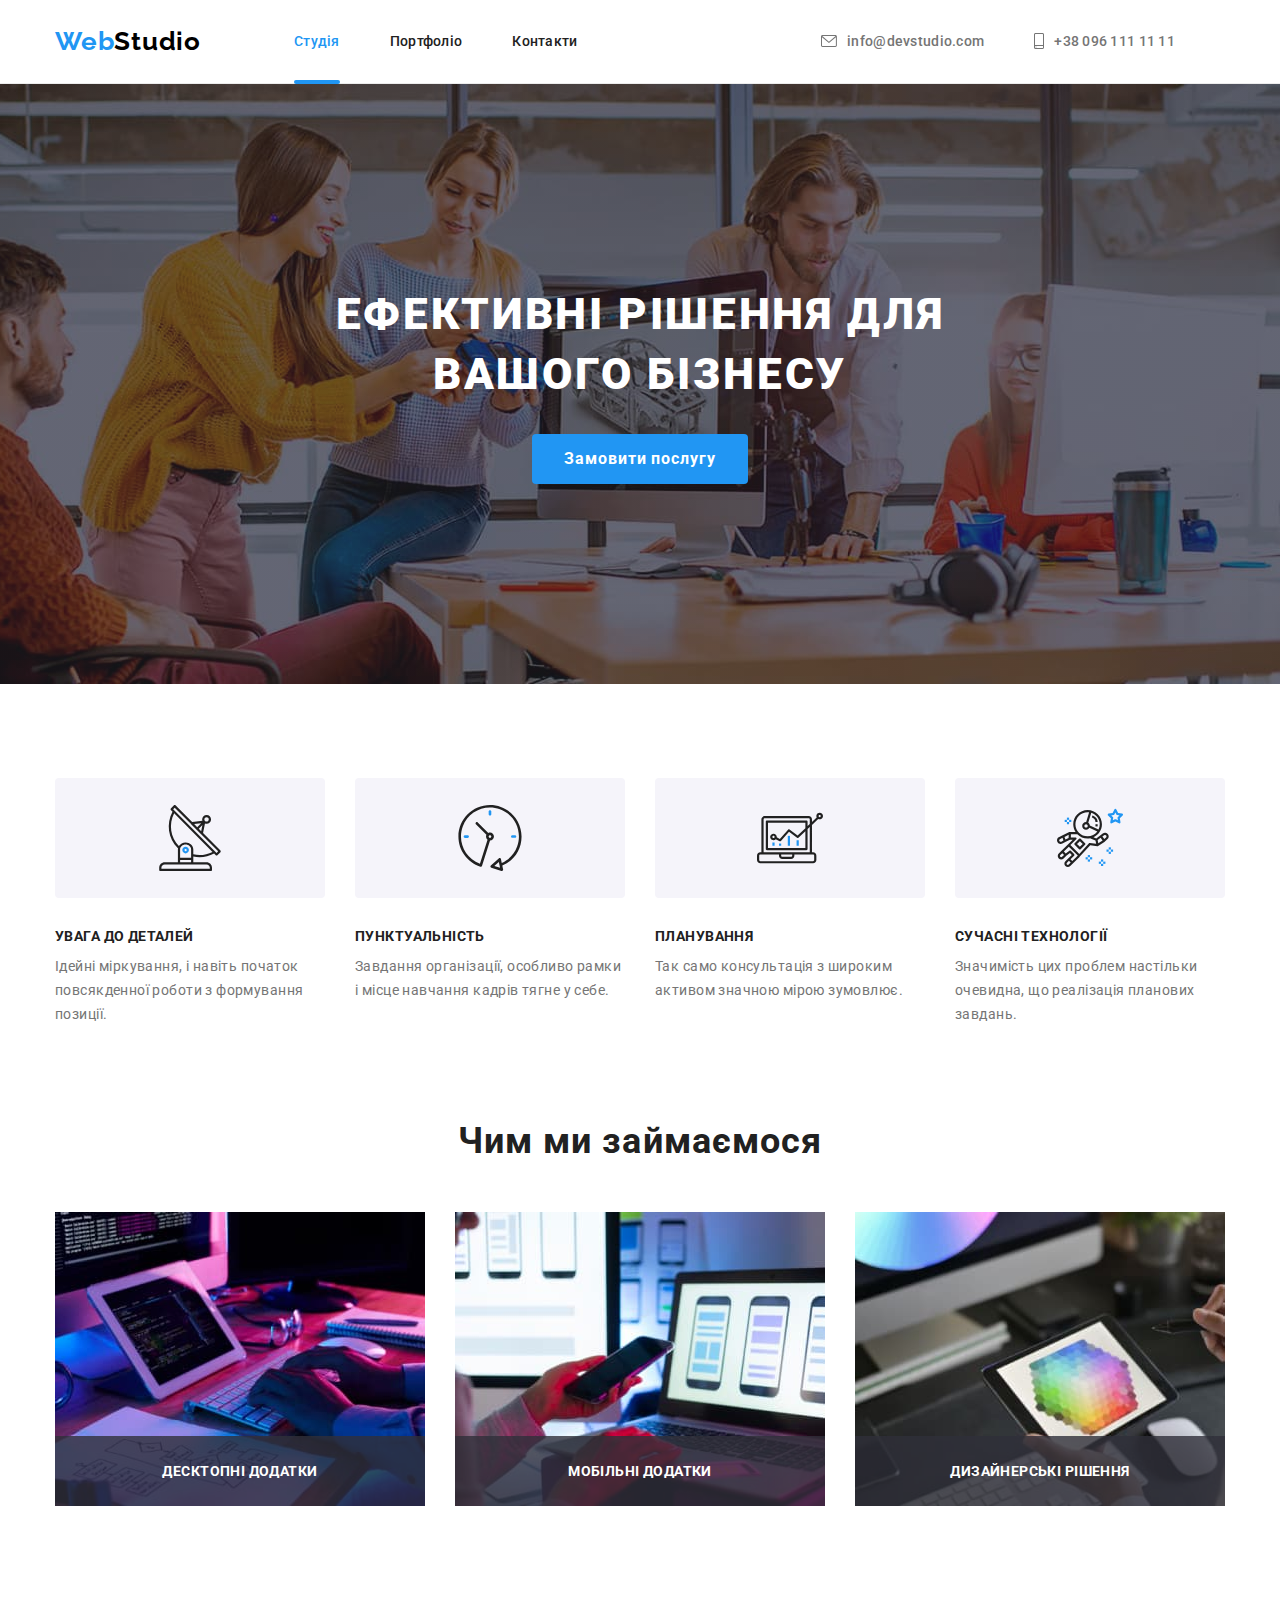
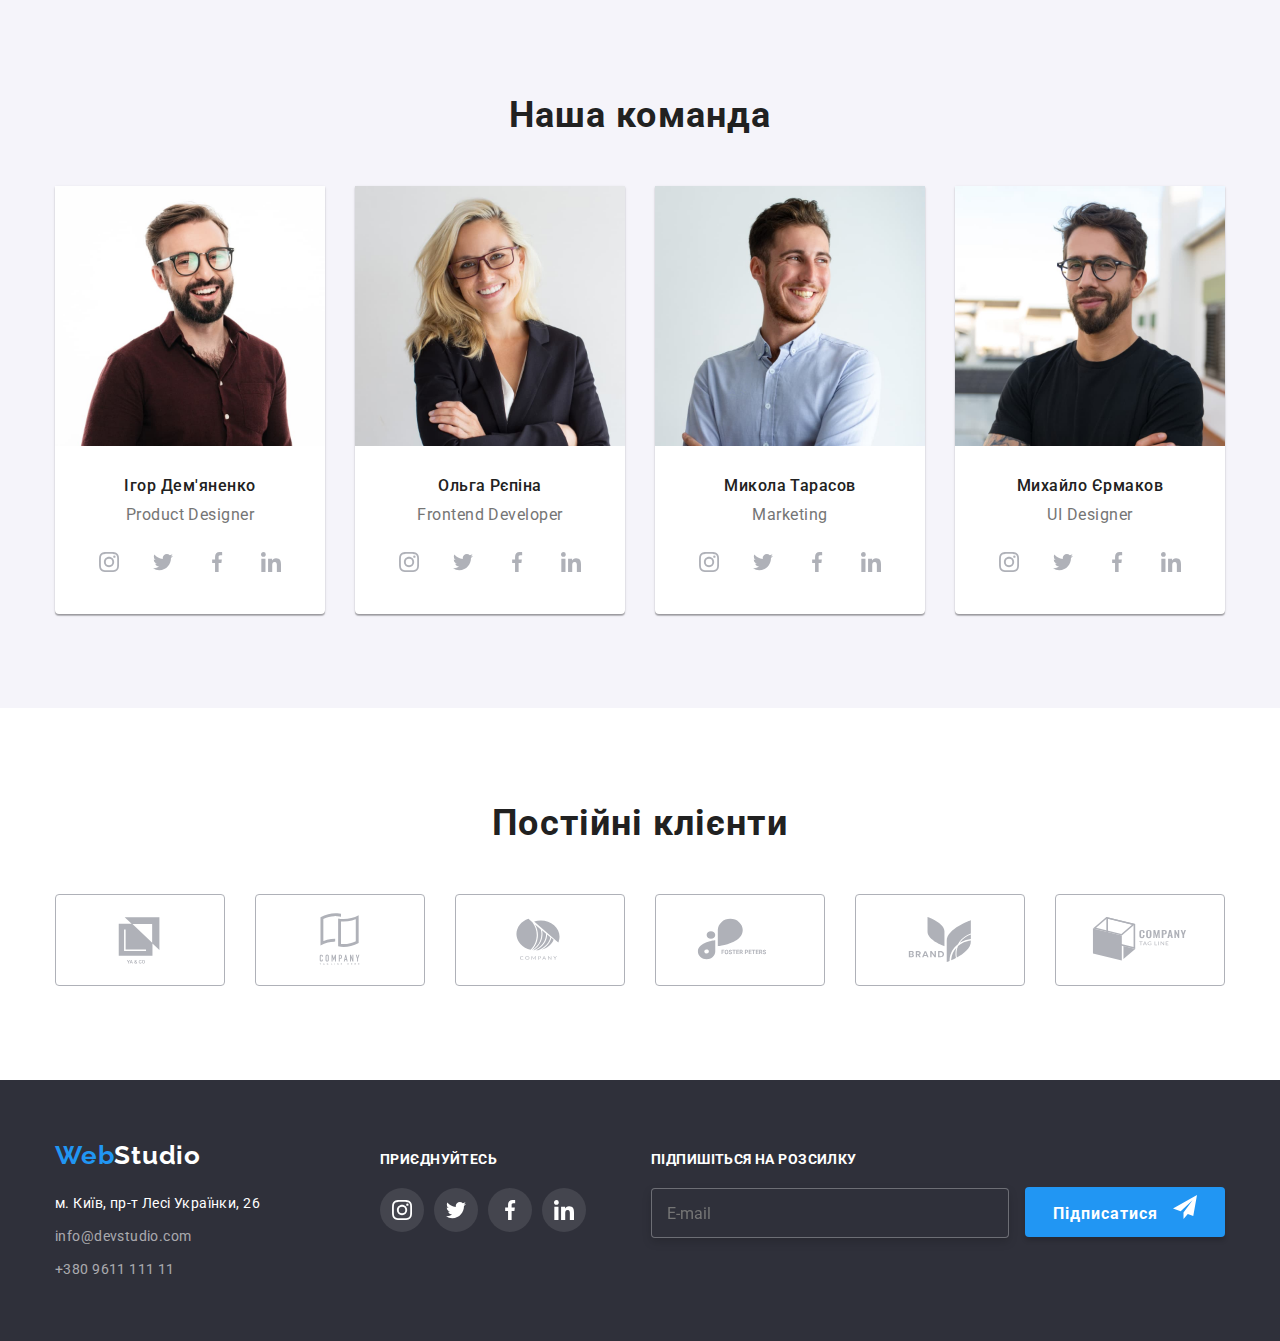
==== commit 67178dcd: "bem" ====
--- a/index.html
+++ b/index.html
@@ -16,37 +16,37 @@
 
 <body>
   <header class="header-studio">
-    <div class="header-container container">
-      <nav class="header-nav">
+    <div class="header container">
+      <nav class="nav">
         <a href="./index.html" class="logo link">
-          <span class="first-part">Web</span><span class="last-part">Studio</span>
+          <span class="logo__first-part">Web</span><span class="logo__last-part">Studio</span>
         </a>
-        <ul class="nav-list list">
-          <li class="header-nav-item">
-            <a href="./index.html" class="header-nav-link current link">Студія</a>
-          </li>
-          <li class="header-nav-item">
-            <a href="./portfolio.html" class="header-nav-link link">Портфоліо</a>
-          </li>
-          <li class="header-nav-item">
-            <a href="./index.html" class="header-nav-link link">Контакти</a>
+        <ul class="nav__list list">
+          <li class="nav__item">
+            <a href="./index.html" class="nav__link current link">Студія</a>
+          </li>
+          <li class="nav__item">
+            <a href="./portfolio.html" class="nav__link link">Портфоліо</a>
+          </li>
+          <li class="nav__item">
+            <a href="./index.html" class="nav__link link">Контакти</a>
           </li>
         </ul>
       </nav>
-      <ul class="contact-list list">
+      <ul class="contact list">
         <li>
-          <a class="header-mail-link" 
+          <a class="contact__link--mail" 
           href="mailto:info@devstudio.com">
-          <svg class="icon-mail" width="16" height="12">
+          <svg class="contact__icon" width="16" height="12">
             <use href="./images/icons.svg#icon-envelope"></use>
           </svg>
           info@devstudio.com
           </a>
         </li>
         <li>
-          <a class="header-tel-link" 
+          <a class="contact__link" 
           href="tel:+380961111111">
-          <svg class="icon-tel" width="10" height="16">
+          <svg class="contact__icon" width="10" height="16">
             <use href="./images/icons.svg#icon-smartphone"></use>
           </svg>
           +38 096 111 11 11
@@ -59,7 +59,7 @@
   <main>
     <section class="order-service">
       <div class="container">
-        <h1 class="main-title">Ефективні рішення для вашого бізнесу</h1>
+        <h1 class="order-service__title">Ефективні рішення для вашого бізнесу</h1>
         <button type="button" class="button" data-modal-open>
           Замовити послугу</button>
       </div>
@@ -361,8 +361,8 @@
   <footer class="footer">
     <div class="container">
       <div>
-        <a href="./index.html" class=" logo logo-footer link">
-          <span class="first-part">Web</span><span class="last-part-last">Studio</span>
+        <a href="./index.html" class="logo logo-footer link">
+          <span class="logo__first-part">Web</span><span class="logo__last-part--last">Studio</span>
         </a>
         <address class="contact">
           <ul class="list">
--- a/css/styles.css
+++ b/css/styles.css
@@ -27,6 +27,7 @@
 h1,h2,h3,h4,h5,h6,p{
     margin: 0;
 }
+img{display: block;}
 .container{
     width: 1200px;
     padding-left: 15px;
@@ -36,19 +37,17 @@
     /* outline: 2px solid tomato; */
     /* background-color: tomato; */
 }
-img{display: block;}
+
 
 /* HEADER */
 .header-studio{
    border-bottom: 1px solid #ECECEC;
-
-}
-.header-container{
+}
+.header{
     display: flex;
     align-items: center;
 }
-
-.header-nav{
+.nav{
     display: flex;
     align-items: center;
 }
@@ -60,29 +59,19 @@
 letter-spacing: 0.03em;
 color:var(--logo-color);
 }
-.first-part{
+.logo__first-part{
 color:var(--accent-color);
 }
-
-.nav-list{
-    display: flex;
-}
-.contact-list{
-    display: flex;
-    margin-right: 50px;
-    justify-content: flex-end;
-    margin-left: auto;
-
-
-}
-.header-nav-item:not(:last-child) {
+.nav__list{
+    display: flex;
+}
+.nav__item:not(:last-child) {
     margin-right: 50px;   
 }
-.header-nav-item:nth-child(1){
+.nav__item:nth-child(1){
 margin-left: 93px;
 }
-
-.header-nav-link{
+.nav__link{
 position: relative;
 font-weight: 500;
 font-size: 14px;
@@ -97,13 +86,32 @@
 transition-duration: 250ms;
 transition-timing-function: cubic-bezier(0.4, 0, 0.2, 1);
 }
-
-.header-nav-link:hover,
-.header-nav-link:focus {
+.nav__link:hover,
+.nav__link:focus {
     color:var(--accent-color);
 }
-.header-tel-link,
-.header-mail-link{
+.nav__link.current::after{
+    content: '';
+    display: block;
+    width: 100%;
+    height: 4px;
+    border-radius: 2px;
+    position: absolute;
+    bottom: -1px;
+    left: 0;
+    background: #2196F3;
+   }
+.nav__link.current{
+    color: rgba(33, 150, 243, 1);
+   }
+.contact{
+    display: flex;
+    margin-right: 50px;
+    justify-content: flex-end;
+    margin-left: auto;
+}
+.contact__link,
+.contact__link--mail{
 display: flex;
 align-items: center;
 font-weight: 500;
@@ -120,37 +128,23 @@
 transition-duration: 250ms;
 transition-timing-function: cubic-bezier(0.4, 0, 0.2, 1);
 }
-.header-mail-link{
+.contact__link--mail{
     margin-right: 50px;
 }
-.header-mail-link:hover,
-.header-mail-link:focus{
+.contact__link--mail:hover,
+.contact__link--mail:focus{
     color:var(--accent-color);
 }
-.header-tel-link:hover,
-.header-tel-link:focus{
+.contact__link:hover,
+.contact__link:focus{
     color:var(--accent-color);
 }
-
-.icon-tel, .icon-mail{
+.contact__icon{
    margin-right: 10px;
    fill:currentColor;
 }
 
-.header-nav-link.current::after{
-    content: '';
-    display: block;
-    width: 100%;
-    height: 4px;
-    border-radius: 2px;
-    position: absolute;
-    bottom: -1px;
-    left: 0;
-    background: #2196F3;
-   }
-   .header-nav-link.current{
-    color: rgba(33, 150, 243, 1);
-   }
+
 
 
 /* ORDER A SERVICE */
@@ -169,10 +163,7 @@
     padding-top: 200px;
     padding-bottom: 200px;  
 }
-
-
-
-.main-title{
+.order-service__title{
 width: 696px;
 font-weight: 900;
 font-size: 44px;
@@ -456,11 +447,10 @@
 background:var(--footer-color);
 }
 
-.first-part,.last-part-last{
+.logo__first-part,.logo__last-part--last{
 font-family: 'Raleway';
 }
-
-.last-part-last{
+.logo__last-part--last{
 color:var(--text-color)
 }
 
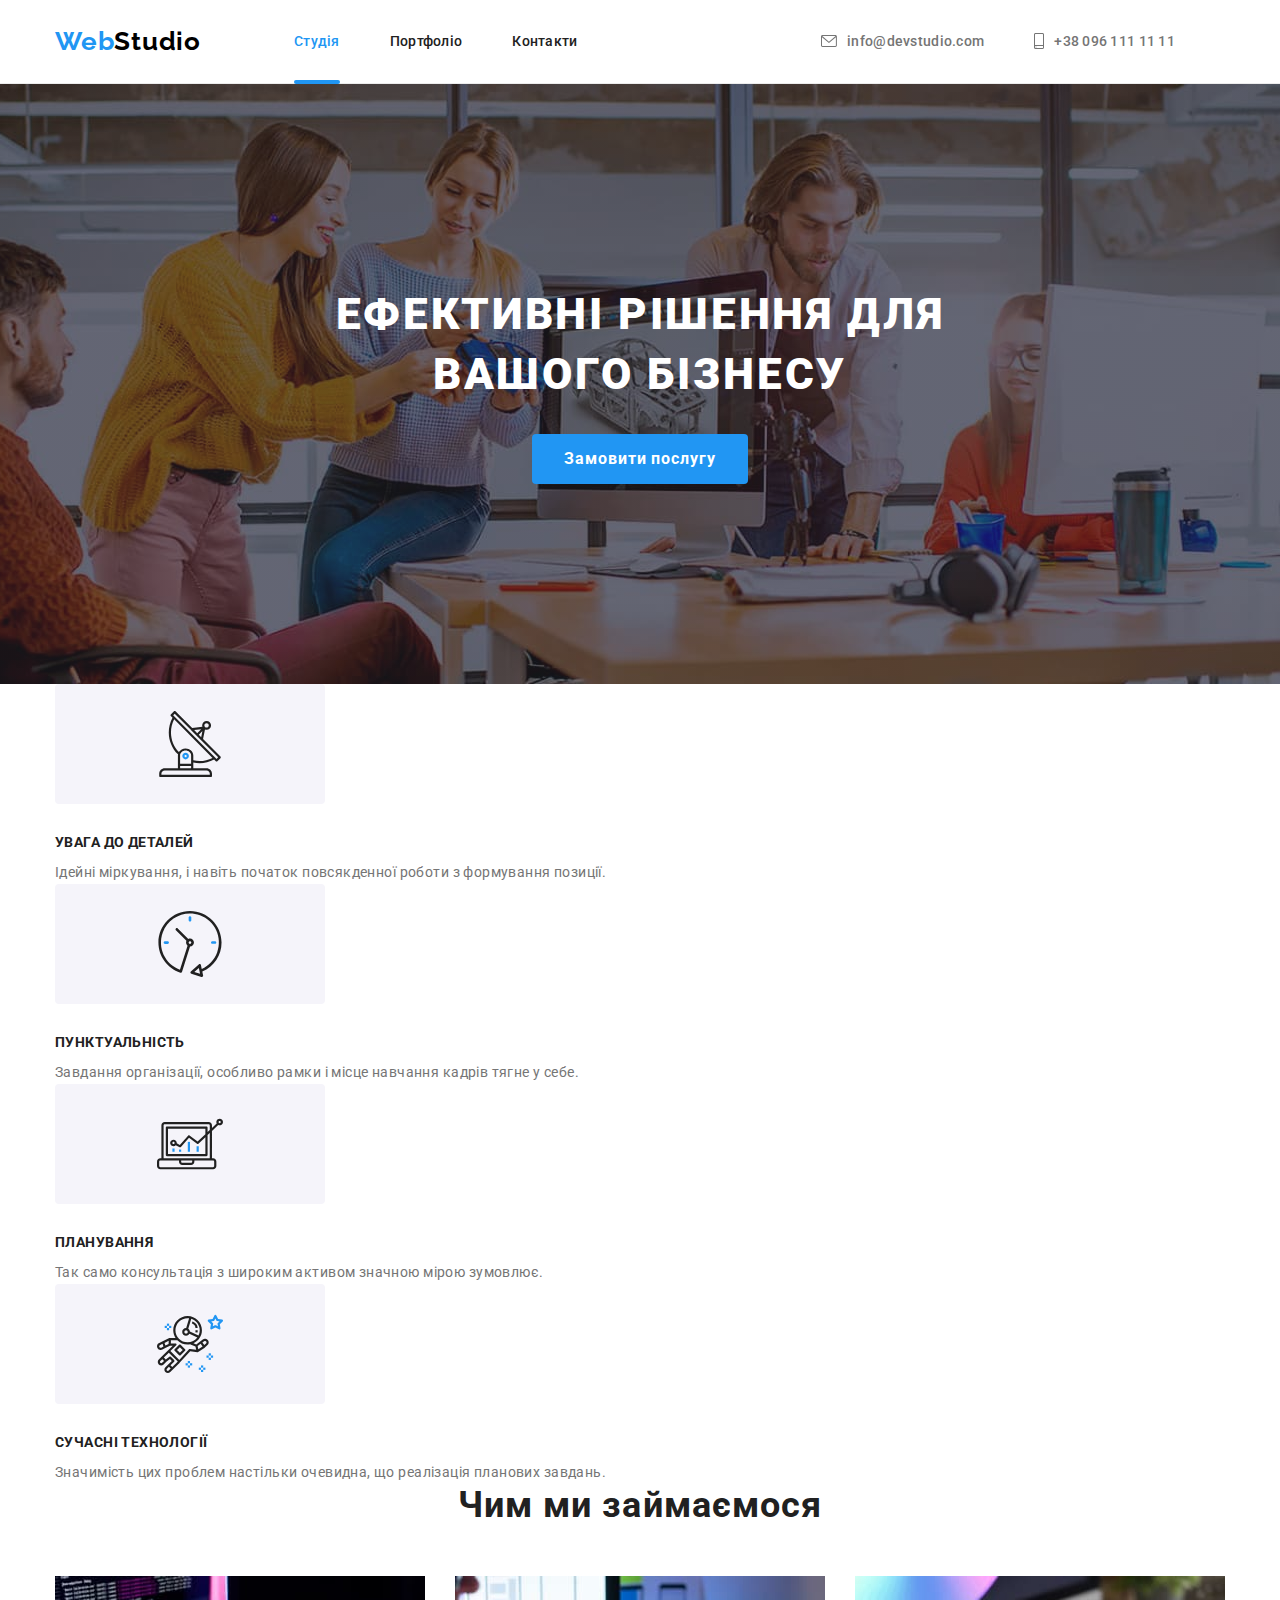
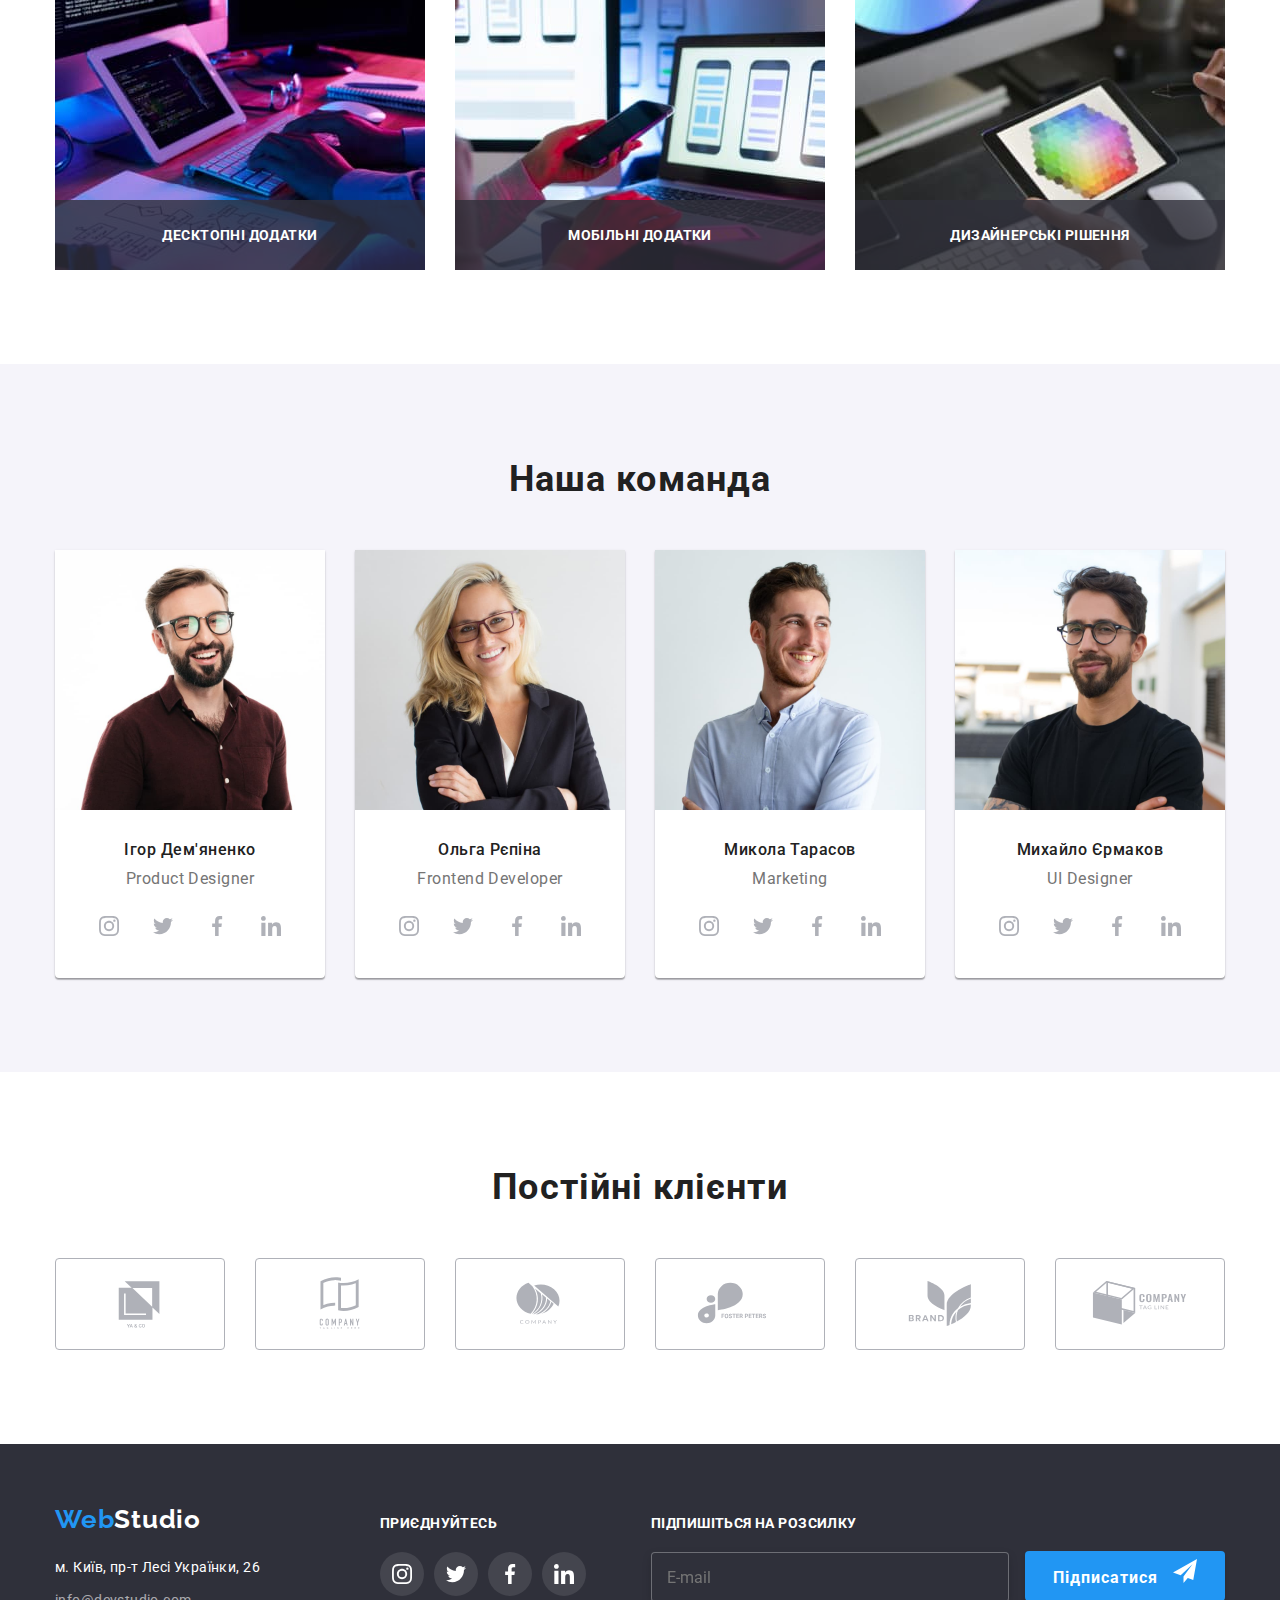
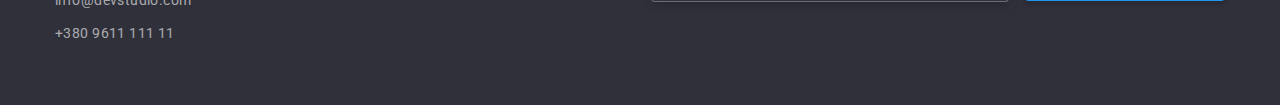
==== commit d11b9355: "bem" ====
--- a/index.html
+++ b/index.html
@@ -65,12 +65,12 @@
       </div>
     </section>
 
-    <section class="points">
+    <section class="features">
       <div class="container">
-        <h2 class="visually-hidden">Наші особливості</h2>
-        <ul class="main-list list">
-          <li class="points-list">
-           <div class="features">
+        <h2 class="features__visually-hidden">Наші особливості</h2>
+        <ul class="features__list list">
+          <li class="features__item">
+           <div class="features__container">
             <svg class="our-features" width="66" height="70">
               <use href="./images/icons.svg#icon-antenna-1"></use>
             </svg>
@@ -79,8 +79,8 @@
             <p class="menu-paragraph">Ідейні міркування, і навіть початок повсякденної роботи з формування
               позиції.</p>
           </li>
-          <li class="points-list">
-            <div class="features">
+          <li class="features__item">
+            <div class="features__container">
               <svg class="our-features" width="66" height="70">
                 <use href="./images/icons.svg#icon-clock-1"></use>
               </svg>
@@ -89,8 +89,8 @@
             <p class="menu-paragraph">Завдання організації, особливо рамки і місце навчання кадрів тягне у
               себе.</p>
           </li>
-          <li class="points-list">
-           <div class="features">
+          <li class="features__item">
+           <div class="features__container">
             <svg class="our-features" width="66" height="70">
               <use href="./images/icons.svg#icon-diagram-1"></use>
             </svg>
@@ -98,8 +98,8 @@
             <h3 class="main-item">планування</h3>
             <p class="menu-paragraph">Так само консультація з широким активом значною мірою зумовлює.</p>
           </li>
-          <li class="points-list">
-           <div class="features">
+          <li class="features__item">
+           <div class="features__container">
             <svg class="our-features" width="66" height="70">
               <use href="./images/icons.svg#icon-astronaut-1"></use>
             </svg>
--- a/css/styles.css
+++ b/css/styles.css
@@ -174,7 +174,6 @@
 margin: 0 auto;
 
 }
-
 .button{
 display:block;
 border: none;
@@ -204,7 +203,18 @@
 background: var(--active-color);
 }
 
-.visually-hidden{
+/* FEATURES */
+.features__container{
+display: flex;
+align-items: center;
+justify-content: center;
+width: 270px;
+height: 120px;
+background: #F5F4FA;
+border-radius: 4px;
+margin-bottom: 30px;
+}
+.features__visually-hidden{
 position: absolute;
 white-space: nowrap;
 width: 1px;
@@ -216,22 +226,13 @@
 clip-path: inset(50%);
 margin: -1px;
 }
-.points-list:not(:last-child){
+.features__item:not(:last-child){
     margin-right: 30px;
 }
-.points-list{
+.features__list{
     flex-basis: 270px;
 }
-.features{
-    display: flex;
-    align-items: center;
-    justify-content: center;
-   width: 270px;
-   height: 120px;
-   background: #F5F4FA;
-border-radius: 4px;
-margin-bottom: 30px;
-}
+
 
 .main-item{
 font-weight: 700;
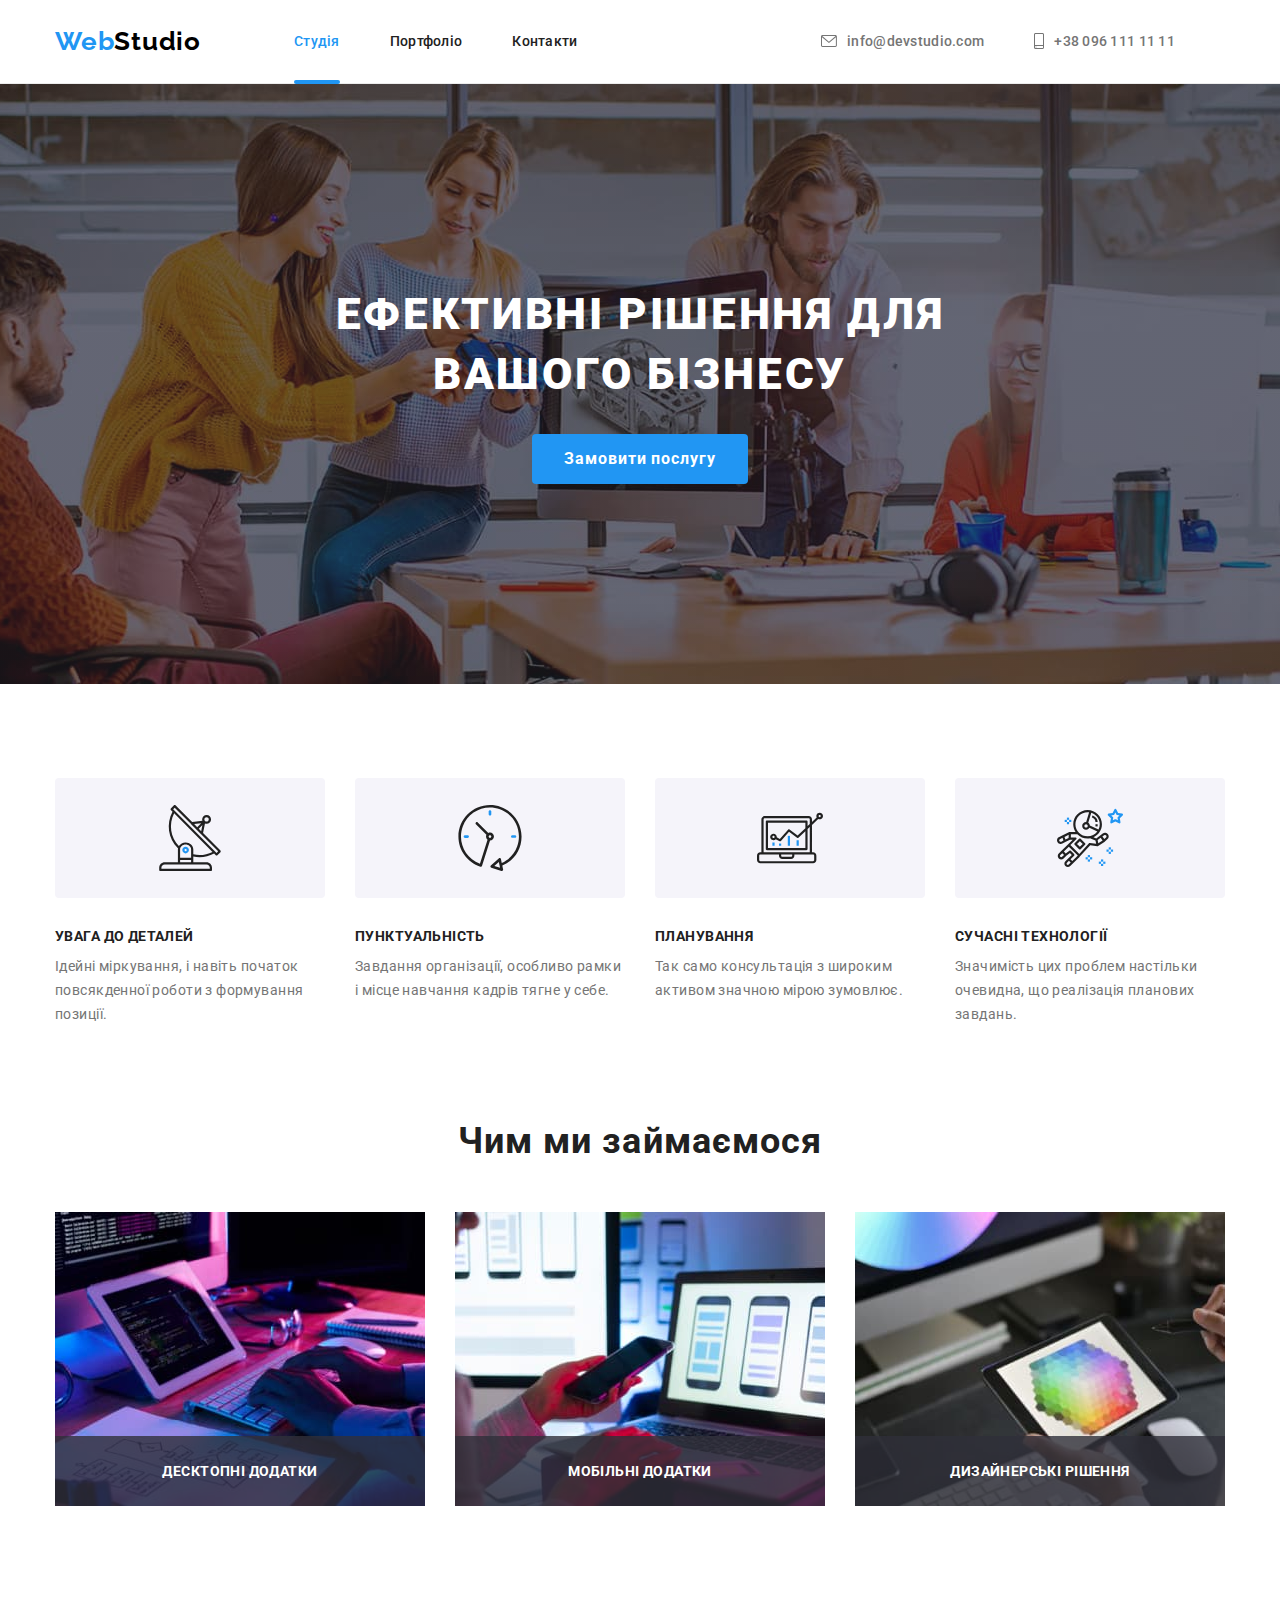
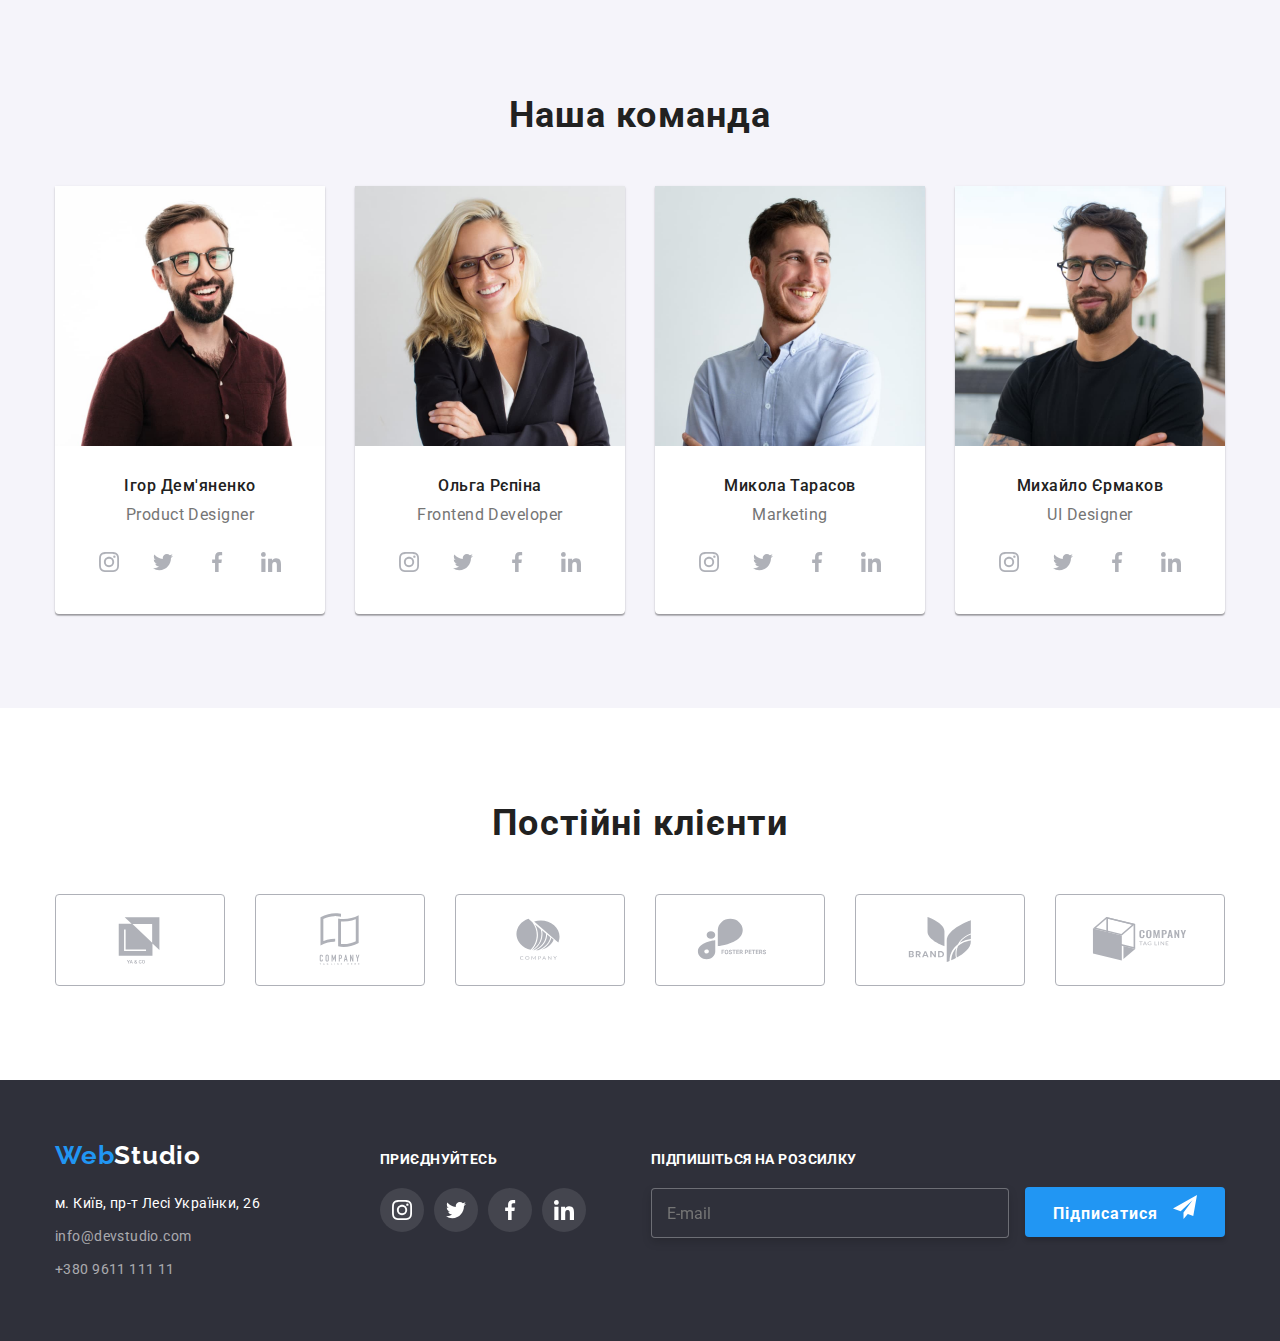
==== commit 915c624e: "bem" ====
--- a/index.html
+++ b/index.html
@@ -71,41 +71,41 @@
         <ul class="features__list list">
           <li class="features__item">
            <div class="features__container">
-            <svg class="our-features" width="66" height="70">
+            <svg class="features__img" width="66" height="70">
               <use href="./images/icons.svg#icon-antenna-1"></use>
             </svg>
            </div>
-            <h3 class="main-item">увага до деталей</h3>
-            <p class="menu-paragraph">Ідейні міркування, і навіть початок повсякденної роботи з формування
+            <h3 class="features__name">увага до деталей</h3>
+            <p class="features__paragraph">Ідейні міркування, і навіть початок повсякденної роботи з формування
               позиції.</p>
           </li>
           <li class="features__item">
             <div class="features__container">
-              <svg class="our-features" width="66" height="70">
+              <svg class="features__img" width="66" height="70">
                 <use href="./images/icons.svg#icon-clock-1"></use>
               </svg>
             </div>
-            <h3 class="main-item">пунктуальність</h3>
-            <p class="menu-paragraph">Завдання організації, особливо рамки і місце навчання кадрів тягне у
+            <h3 class="features__name">пунктуальність</h3>
+            <p class="features__paragraph">Завдання організації, особливо рамки і місце навчання кадрів тягне у
               себе.</p>
           </li>
           <li class="features__item">
            <div class="features__container">
-            <svg class="our-features" width="66" height="70">
+            <svg class="features__img" width="66" height="70">
               <use href="./images/icons.svg#icon-diagram-1"></use>
             </svg>
            </div>
-            <h3 class="main-item">планування</h3>
-            <p class="menu-paragraph">Так само консультація з широким активом значною мірою зумовлює.</p>
+            <h3 class="features__name">планування</h3>
+            <p class="features__paragraph">Так само консультація з широким активом значною мірою зумовлює.</p>
           </li>
           <li class="features__item">
            <div class="features__container">
-            <svg class="our-features" width="66" height="70">
+            <svg class="features__img" width="66" height="70">
               <use href="./images/icons.svg#icon-astronaut-1"></use>
             </svg>
            </div>
-            <h3 class="main-item">сучасні технології</h3>
-            <p class="menu-paragraph">Значимість цих проблем настільки очевидна, що реалізація планових
+            <h3 class="features__name">сучасні технології</h3>
+            <p class="features__paragraph">Значимість цих проблем настільки очевидна, що реалізація планових
               завдань.</p>
           </li>
         </ul>
@@ -419,20 +419,20 @@
         </li>
       </ul>
       </div>
-      <form class="footer-form">
-        <p class="title-sing">Підпишіться на розсилку</p>
-        <label class="footer-label">
-      <input type="email" 
-        name="email"  
-        placeholder="E-mail" class="input-footer">
-        </label>
-          <button type="submit" class="button-sing-up">
-            Підписатися
-            <svg class="icon-send" width="24" height="24">
-              <use href="./images/icons.svg#icon-send"></use>
-            </svg>
-          </button>
-      </form>
+  <form class="footer-form">
+  <p class="title-sing">Підпишіться на розсилку</p>
+   <label class="footer-label">
+  <input type="email" 
+  name="email"  
+  placeholder="E-mail" class="input-footer">
+  </label>
+  <button type="submit" class="button-sing-up">
+  Підписатися
+ <svg class="icon-send" width="24" height="24">
+<use href="./images/icons.svg#icon-send"></use>
+</svg>
+</button>
+  </form>
     </footer>
 
     <div class="backdrop is-hidden" data-modal>
@@ -478,7 +478,7 @@
       
         <label class="label-services">
           <input 
-          class="checkbox-input visually-hidden " 
+          class="checkbox-input visually-hidden" 
           type="checkbox" 
           name="agreement-chekbox" 
           checked 
--- a/css/styles.css
+++ b/css/styles.css
@@ -161,7 +161,8 @@
     background-position: center;
     text-align: center;
     padding-top: 200px;
-    padding-bottom: 200px;  
+    padding-bottom: 200px; 
+    margin-bottom: 94px; 
 }
 .order-service__title{
 width: 696px;
@@ -204,16 +205,7 @@
 }
 
 /* FEATURES */
-.features__container{
-display: flex;
-align-items: center;
-justify-content: center;
-width: 270px;
-height: 120px;
-background: #F5F4FA;
-border-radius: 4px;
-margin-bottom: 30px;
-}
+
 .features__visually-hidden{
 position: absolute;
 white-space: nowrap;
@@ -226,15 +218,25 @@
 clip-path: inset(50%);
 margin: -1px;
 }
+.features__list{
+    flex-basis: 270px;
+    display: flex;
+    margin-bottom: 94px;
+}
 .features__item:not(:last-child){
     margin-right: 30px;
 }
-.features__list{
-    flex-basis: 270px;
-}
-
-
-.main-item{
+.features__container{
+    display: flex;
+    align-items: center;
+    justify-content: center;
+    width: 270px;
+    height: 120px;
+    background: #F5F4FA;
+    border-radius: 4px;
+    margin-bottom: 30px;
+}
+.features__name{
 font-weight: 700;
 font-size: 14px;
 line-height:calc(16 / 14);
@@ -243,13 +245,15 @@
 color:var(--name-color);
 margin-bottom: 10px;
 }
-.menu-paragraph{
+.features__paragraph{
 font-weight: 400;
 font-size: 14px;
 line-height:calc(24 / 14);
 letter-spacing: 0.03em;
 color:var(--main-color);
 }
+
+
 /* WORK */
 .work{
     padding-bottom: 94px;
@@ -558,21 +562,17 @@
 background: #2196F3;    
 }
 
+/* FOOTER FORM */
 
 .title-sing{
-
 margin-bottom: 20px;
 font-weight: 700;
 font-size: 14px;
 line-height: 16px;
 letter-spacing: 0.03em;
 text-transform: uppercase;
-
 color: #FFFFFF;
-
-}
-
-
+}
 
 .button-sing-up{
 /* display: flex; */
@@ -591,8 +591,8 @@
 box-shadow: 0px 4px 4px rgba(0, 0, 0, 0.15);
 border-radius: 4px;
 margin-left: 12px;
-
-}
+}
+
 .input-footer{
 width: 358px;
 height: 50px;
@@ -605,9 +605,9 @@
 }
 
 .icon-send{
-    margin-left: 10px;
-    align-items: center;
-    justify-content: center;
+margin-left: 10px;
+align-items: center;
+justify-content: center;
   
 }
 
@@ -939,7 +939,7 @@
 
 /* Checkbox */
 .label-services{
-display: block;
+display: flex;
 align-items: center;
 justify-content: center;
 gap: 10px;
